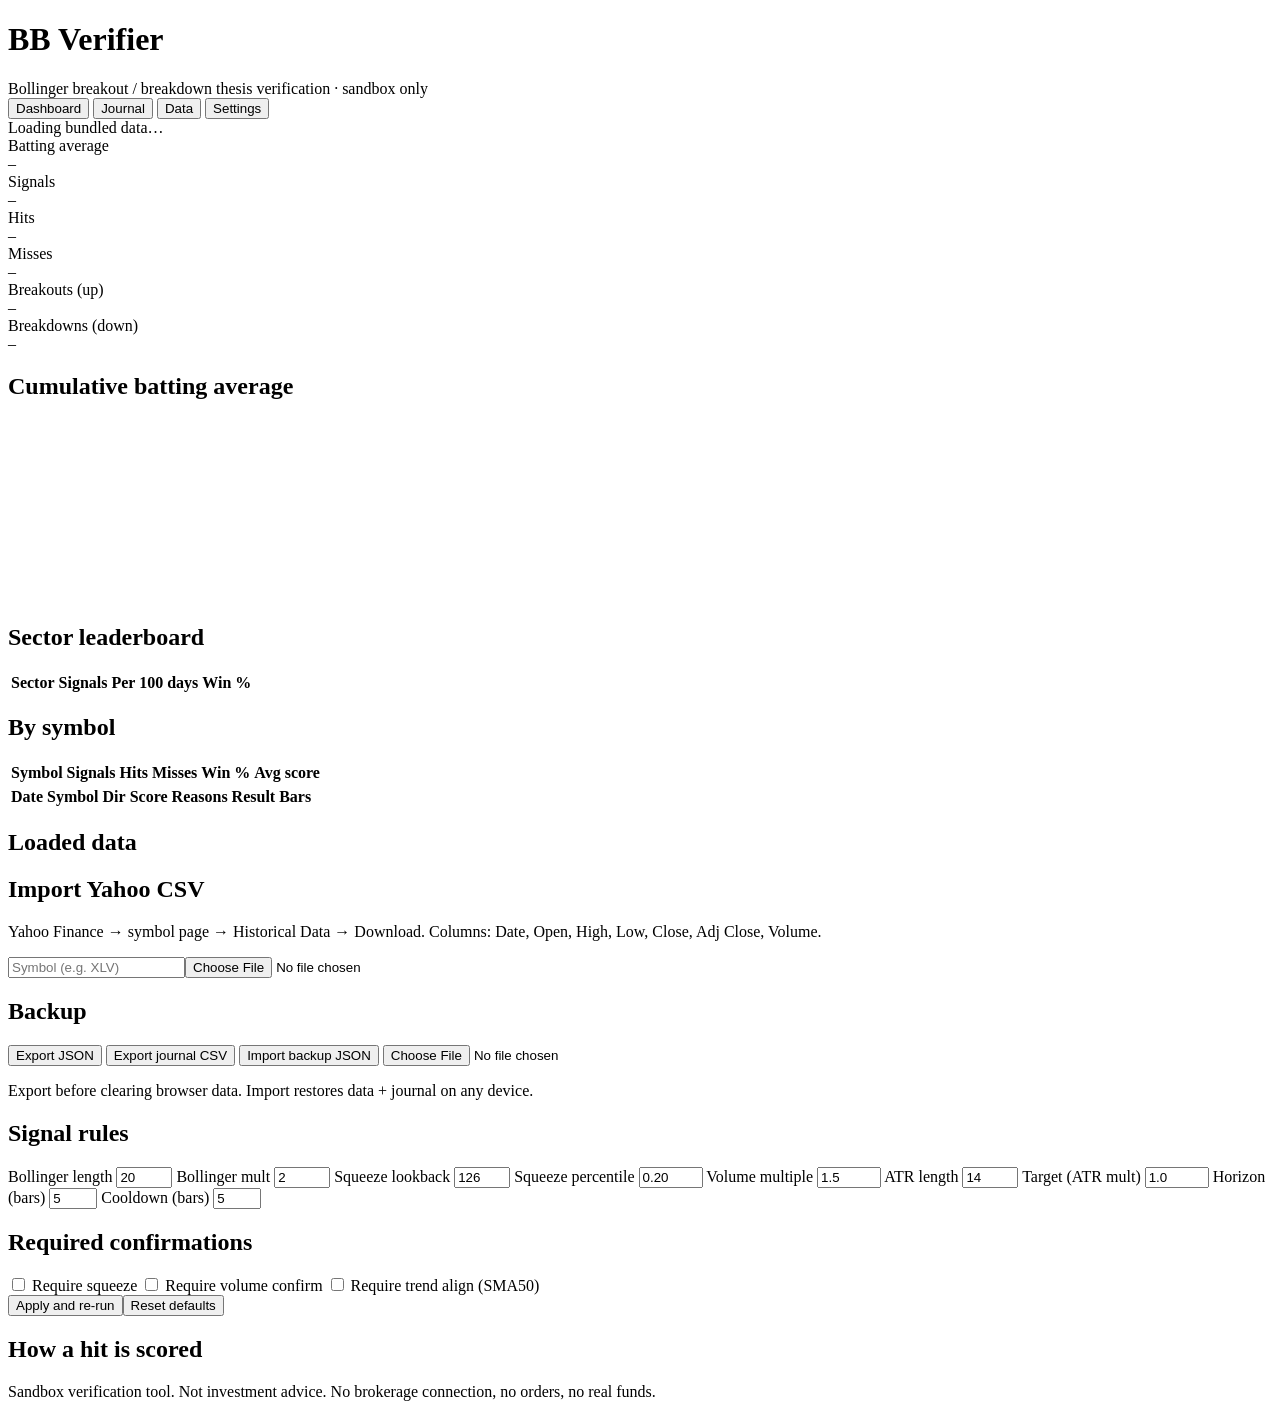
==== 1-index.html @ 3076cebf "Add files via upload" ====
<!DOCTYPE html>
<html lang="en">
<head>
<meta charset="utf-8">
<meta name="viewport" content="width=device-width, initial-scale=1, viewport-fit=cover">
<title>BB Verifier</title>
<meta name="theme-color" content="#0d1117">
<link rel="manifest" href="manifest.webmanifest">
<link rel="icon" href="icon-192.png">
<link rel="apple-touch-icon" href="icon-192.png">
<meta name="apple-mobile-web-app-capable" content="yes">
<meta name="apple-mobile-web-app-status-bar-style" content="black-translucent">
<link rel="stylesheet" href="styles.css">
</head>
<body>
<header>
  <h1>BB Verifier</h1>
  <div class="sub">Bollinger breakout / breakdown thesis verification &middot; sandbox only</div>
</header>

<nav id="tabs">
  <button data-tab="dashboard" class="active">Dashboard</button>
  <button data-tab="journal">Journal</button>
  <button data-tab="data">Data</button>
  <button data-tab="settings">Settings</button>
</nav>

<main>
<section id="tab-dashboard" class="tab active">
  <div id="status-line" class="status">Loading bundled data&hellip;</div>
  <div class="kpis">
    <div class="kpi hero"><div class="kpi-label">Batting average</div><div class="kpi-val" id="k-ba">&ndash;</div><div class="kpi-sub" id="k-ba-sub"></div></div>
    <div class="kpi"><div class="kpi-label">Signals</div><div class="kpi-val" id="k-sig">&ndash;</div></div>
    <div class="kpi"><div class="kpi-label">Hits</div><div class="kpi-val hit" id="k-hit">&ndash;</div></div>
    <div class="kpi"><div class="kpi-label">Misses</div><div class="kpi-val miss" id="k-miss">&ndash;</div></div>
    <div class="kpi"><div class="kpi-label">Breakouts (up)</div><div class="kpi-val" id="k-up">&ndash;</div><div class="kpi-sub" id="k-up-sub"></div></div>
    <div class="kpi"><div class="kpi-label">Breakdowns (down)</div><div class="kpi-val" id="k-dn">&ndash;</div><div class="kpi-sub" id="k-dn-sub"></div></div>
  </div>
  <h2>Cumulative batting average</h2>
  <canvas id="chart" height="180"></canvas>
  <h2>Sector leaderboard</h2>
  <table id="sector-table"><thead><tr><th>Sector</th><th>Signals</th><th>Per 100 days</th><th>Win %</th></tr></thead><tbody></tbody></table>
  <h2>By symbol</h2>
  <table id="symbol-table"><thead><tr><th>Symbol</th><th>Signals</th><th>Hits</th><th>Misses</th><th>Win %</th><th>Avg score</th></tr></thead><tbody></tbody></table>
</section>

<section id="tab-journal" class="tab">
  <div class="journal-filter" id="journal-filter"></div>
  <table id="journal-table"><thead><tr><th>Date</th><th>Symbol</th><th>Dir</th><th>Score</th><th>Reasons</th><th>Result</th><th>Bars</th></tr></thead><tbody></tbody></table>
  <div id="audit" class="audit hidden"></div>
</section>

<section id="tab-data" class="tab">
  <h2>Loaded data</h2>
  <div id="data-summary"></div>
  <h2>Import Yahoo CSV</h2>
  <p class="muted">Yahoo Finance &rarr; symbol page &rarr; Historical Data &rarr; Download. Columns: Date, Open, High, Low, Close, Adj Close, Volume.</p>
  <div class="row"><input type="text" id="csv-symbol" placeholder="Symbol (e.g. XLV)"><input type="file" id="csv-file" accept=".csv,text/csv"></div>
  <h2>Backup</h2>
  <div class="row">
    <button id="export-json">Export JSON</button>
    <button id="export-csv">Export journal CSV</button>
    <button id="import-json-btn">Import backup JSON</button>
    <input type="file" id="import-json" accept=".json,application/json" class="hidden">
  </div>
  <p class="muted">Export before clearing browser data. Import restores data + journal on any device.</p>
</section>

<section id="tab-settings" class="tab">
  <h2>Signal rules</h2>
  <div class="settings-grid">
    <label>Bollinger length <input type="number" id="s-bblen" value="20" min="5" max="100"></label>
    <label>Bollinger mult <input type="number" id="s-bbmult" value="2" step="0.1" min="0.5" max="5"></label>
    <label>Squeeze lookback <input type="number" id="s-sqlook" value="126" min="20" max="500"></label>
    <label>Squeeze percentile <input type="number" id="s-sqpct" value="0.20" step="0.05" min="0.05" max="0.9"></label>
    <label>Volume multiple <input type="number" id="s-volmult" value="1.5" step="0.1" min="0" max="10"></label>
    <label>ATR length <input type="number" id="s-atrlen" value="14" min="2" max="100"></label>
    <label>Target (ATR mult) <input type="number" id="s-target" value="1.0" step="0.1" min="0.1" max="10"></label>
    <label>Horizon (bars) <input type="number" id="s-horizon" value="5" min="1" max="60"></label>
    <label>Cooldown (bars) <input type="number" id="s-cooldown" value="5" min="0" max="60"></label>
  </div>
  <h2>Required confirmations</h2>
  <div class="settings-grid">
    <label><input type="checkbox" id="s-req-squeeze"> Require squeeze</label>
    <label><input type="checkbox" id="s-req-vol"> Require volume confirm</label>
    <label><input type="checkbox" id="s-req-trend"> Require trend align (SMA50)</label>
  </div>
  <div class="row"><button id="apply-settings">Apply and re-run</button><button id="reset-settings">Reset defaults</button></div>
  <h2>How a hit is scored</h2>
  <p class="muted" id="rules-explainer"></p>
</section>
</main>

<footer>Sandbox verification tool. Not investment advice. No brokerage connection, no orders, no real funds.</footer>
<script src="data.js"></script>
<script src="engine.js"></script>
<script src="app.js"></script>
</body>
</html>
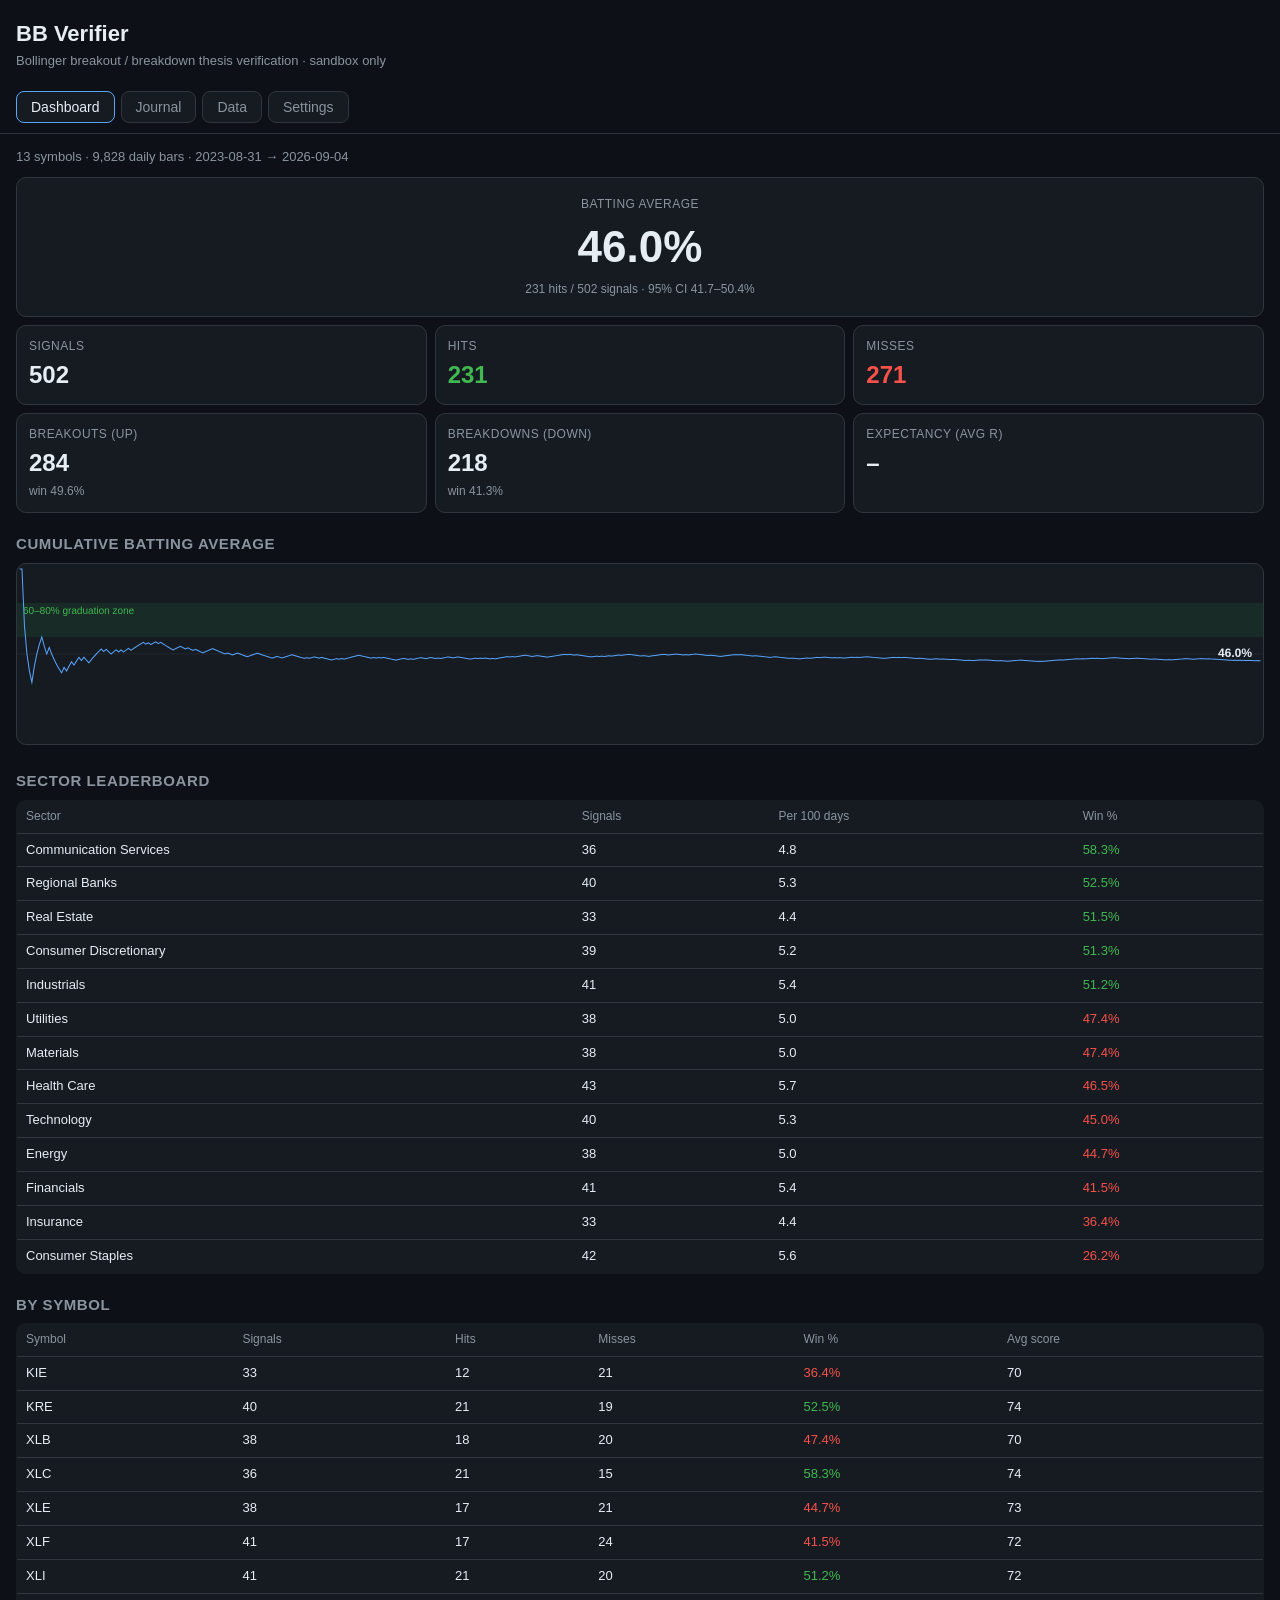
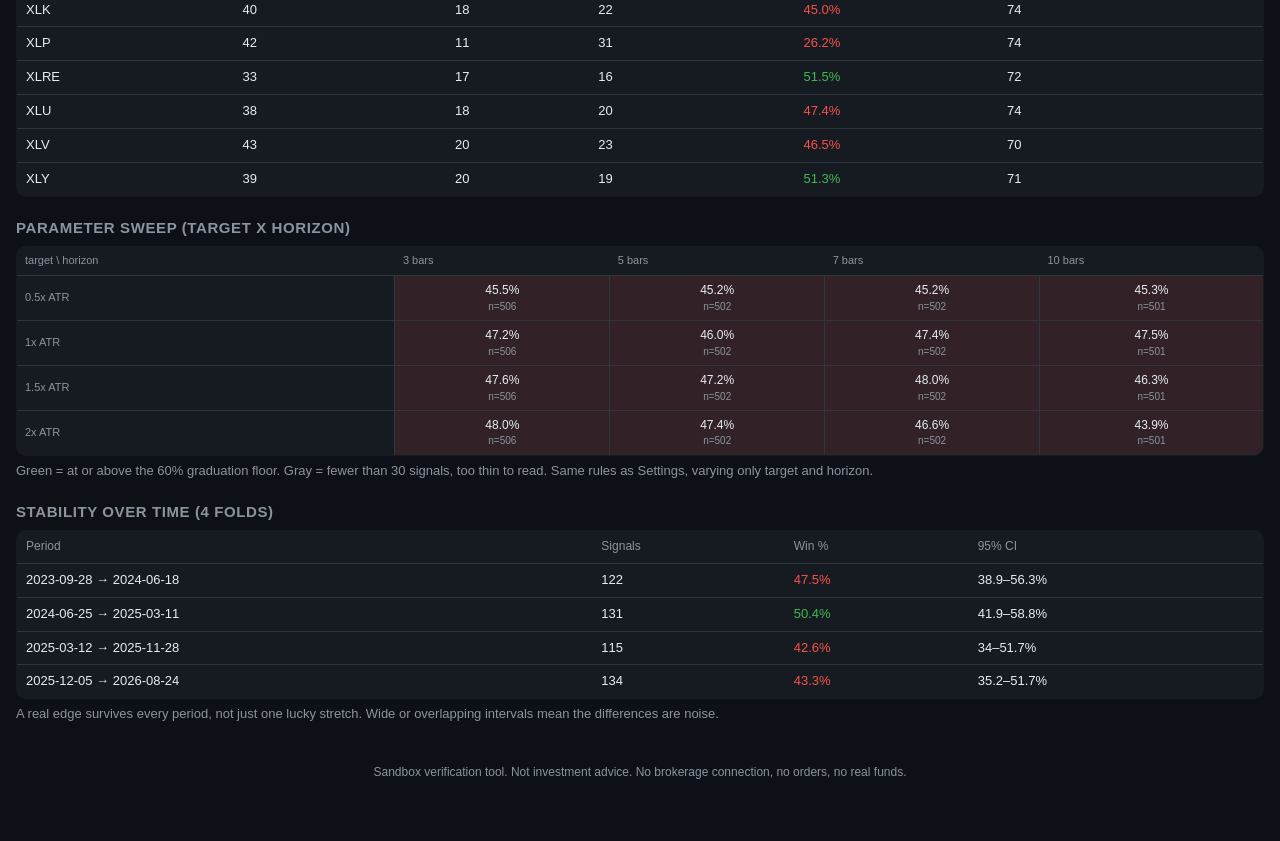
==== commit 781cc166: "Add files via upload" ====
--- a/1-index.html
+++ b/1-index.html
@@ -35,6 +35,7 @@
     <div class="kpi"><div class="kpi-label">Misses</div><div class="kpi-val miss" id="k-miss">&ndash;</div></div>
     <div class="kpi"><div class="kpi-label">Breakouts (up)</div><div class="kpi-val" id="k-up">&ndash;</div><div class="kpi-sub" id="k-up-sub"></div></div>
     <div class="kpi"><div class="kpi-label">Breakdowns (down)</div><div class="kpi-val" id="k-dn">&ndash;</div><div class="kpi-sub" id="k-dn-sub"></div></div>
+    <div class="kpi"><div class="kpi-label">Expectancy (avg R)</div><div class="kpi-val" id="k-avgr">&ndash;</div><div class="kpi-sub" id="k-avgr-sub"></div></div>
   </div>
   <h2>Cumulative batting average</h2>
   <canvas id="chart" height="180"></canvas>
@@ -76,6 +77,8 @@
     <label>Volume multiple <input type="number" id="s-volmult" value="1.5" step="0.1" min="0" max="10"></label>
     <label>ATR length <input type="number" id="s-atrlen" value="14" min="2" max="100"></label>
     <label>Target (ATR mult) <input type="number" id="s-target" value="1.0" step="0.1" min="0.1" max="10"></label>
+    <label>Stop (ATR mult) <input type="number" id="s-stop" value="1.0" step="0.1" min="0.1" max="10"></label>
+    <label>Direction <select id="s-dir"><option value="1">Long breakouts only</option><option value="0">Both directions</option><option value="-1">Short breakdowns only</option></select></label>
     <label>Horizon (bars) <input type="number" id="s-horizon" value="5" min="1" max="60"></label>
     <label>Cooldown (bars) <input type="number" id="s-cooldown" value="5" min="0" max="60"></label>
   </div>
--- a/styles.css
+++ b/styles.css
@@ -0,0 +1,47 @@
+:root{--bg:#0d1117;--panel:#161b22;--border:#30363d;--text:#e6edf3;--muted:#8b949e;--hit:#3fb950;--miss:#f85149;--accent:#58a6ff;}
+*{box-sizing:border-box;margin:0;padding:0;}
+body{background:var(--bg);color:var(--text);font-family:-apple-system,BlinkMacSystemFont,"Segoe UI",Roboto,Helvetica,Arial,sans-serif;font-size:15px;line-height:1.45;padding-bottom:40px;}
+header{padding:18px 16px 10px;}
+h1{font-size:22px;}
+.sub{color:var(--muted);font-size:13px;margin-top:2px;}
+nav#tabs{display:flex;gap:6px;padding:10px 16px;border-bottom:1px solid var(--border);position:sticky;top:0;background:var(--bg);z-index:5;}
+nav#tabs button{background:var(--panel);color:var(--muted);border:1px solid var(--border);border-radius:8px;padding:7px 14px;font-size:14px;cursor:pointer;}
+nav#tabs button.active{color:var(--text);border-color:var(--accent);}
+main{padding:14px 16px;}
+.tab{display:none;}
+.tab.active{display:block;}
+h2{font-size:15px;margin:20px 0 8px;color:var(--muted);text-transform:uppercase;letter-spacing:.04em;}
+.status{color:var(--muted);font-size:13px;margin-bottom:10px;}
+.kpis{display:grid;grid-template-columns:repeat(3,1fr);gap:8px;}
+.kpi{background:var(--panel);border:1px solid var(--border);border-radius:10px;padding:12px;}
+.kpi.hero{grid-column:span 3;text-align:center;padding:18px;}
+.kpi.hero .kpi-val{font-size:44px;}
+.kpi-label{color:var(--muted);font-size:12px;text-transform:uppercase;letter-spacing:.04em;}
+.kpi-val{font-size:24px;font-weight:600;margin-top:2px;}
+.kpi-val.hit{color:var(--hit);}
+.kpi-val.miss{color:var(--miss);}
+.kpi-sub{color:var(--muted);font-size:12px;margin-top:2px;}
+canvas#chart{width:100%;background:var(--panel);border:1px solid var(--border);border-radius:10px;}
+table{width:100%;border-collapse:collapse;font-size:13px;background:var(--panel);border:1px solid var(--border);border-radius:10px;overflow:hidden;}
+th,td{padding:7px 9px;text-align:left;border-bottom:1px solid var(--border);white-space:nowrap;}
+th{color:var(--muted);font-weight:500;font-size:12px;}
+tr:last-child td{border-bottom:none;}
+tbody tr{cursor:pointer;}
+.pos{color:var(--hit);} .neg{color:var(--miss);}
+.muted{color:var(--muted);font-size:13px;margin:6px 0;}
+.row{display:flex;gap:8px;margin:10px 0;flex-wrap:wrap;}
+button{background:var(--panel);color:var(--text);border:1px solid var(--border);border-radius:8px;padding:9px 14px;font-size:14px;cursor:pointer;}
+button:active{border-color:var(--accent);}
+input[type=text],input[type=number]{background:var(--panel);border:1px solid var(--border);border-radius:8px;color:var(--text);padding:9px 10px;font-size:14px;}
+input[type=file]{color:var(--muted);font-size:13px;}
+.settings-grid{display:grid;grid-template-columns:1fr 1fr;gap:10px;margin:8px 0;}
+.settings-grid label{display:flex;flex-direction:column;gap:4px;font-size:13px;color:var(--muted);}
+.settings-grid label:has(input[type=checkbox]){flex-direction:row;align-items:center;gap:8px;color:var(--text);}
+.hidden{display:none;}
+.audit{margin-top:14px;background:var(--panel);border:1px solid var(--accent);border-radius:10px;padding:12px;font-size:13px;}
+.audit table{background:transparent;border:none;}
+.journal-filter{display:flex;gap:6px;flex-wrap:wrap;margin-bottom:10px;}
+.journal-filter button{padding:5px 10px;font-size:12px;}
+.journal-filter button.active{border-color:var(--accent);color:var(--text);}
+footer{padding:20px 16px;color:var(--muted);font-size:12px;text-align:center;}
+@media (max-width:420px){.kpis{grid-template-columns:repeat(2,1fr);}.kpi.hero{grid-column:span 2;}}
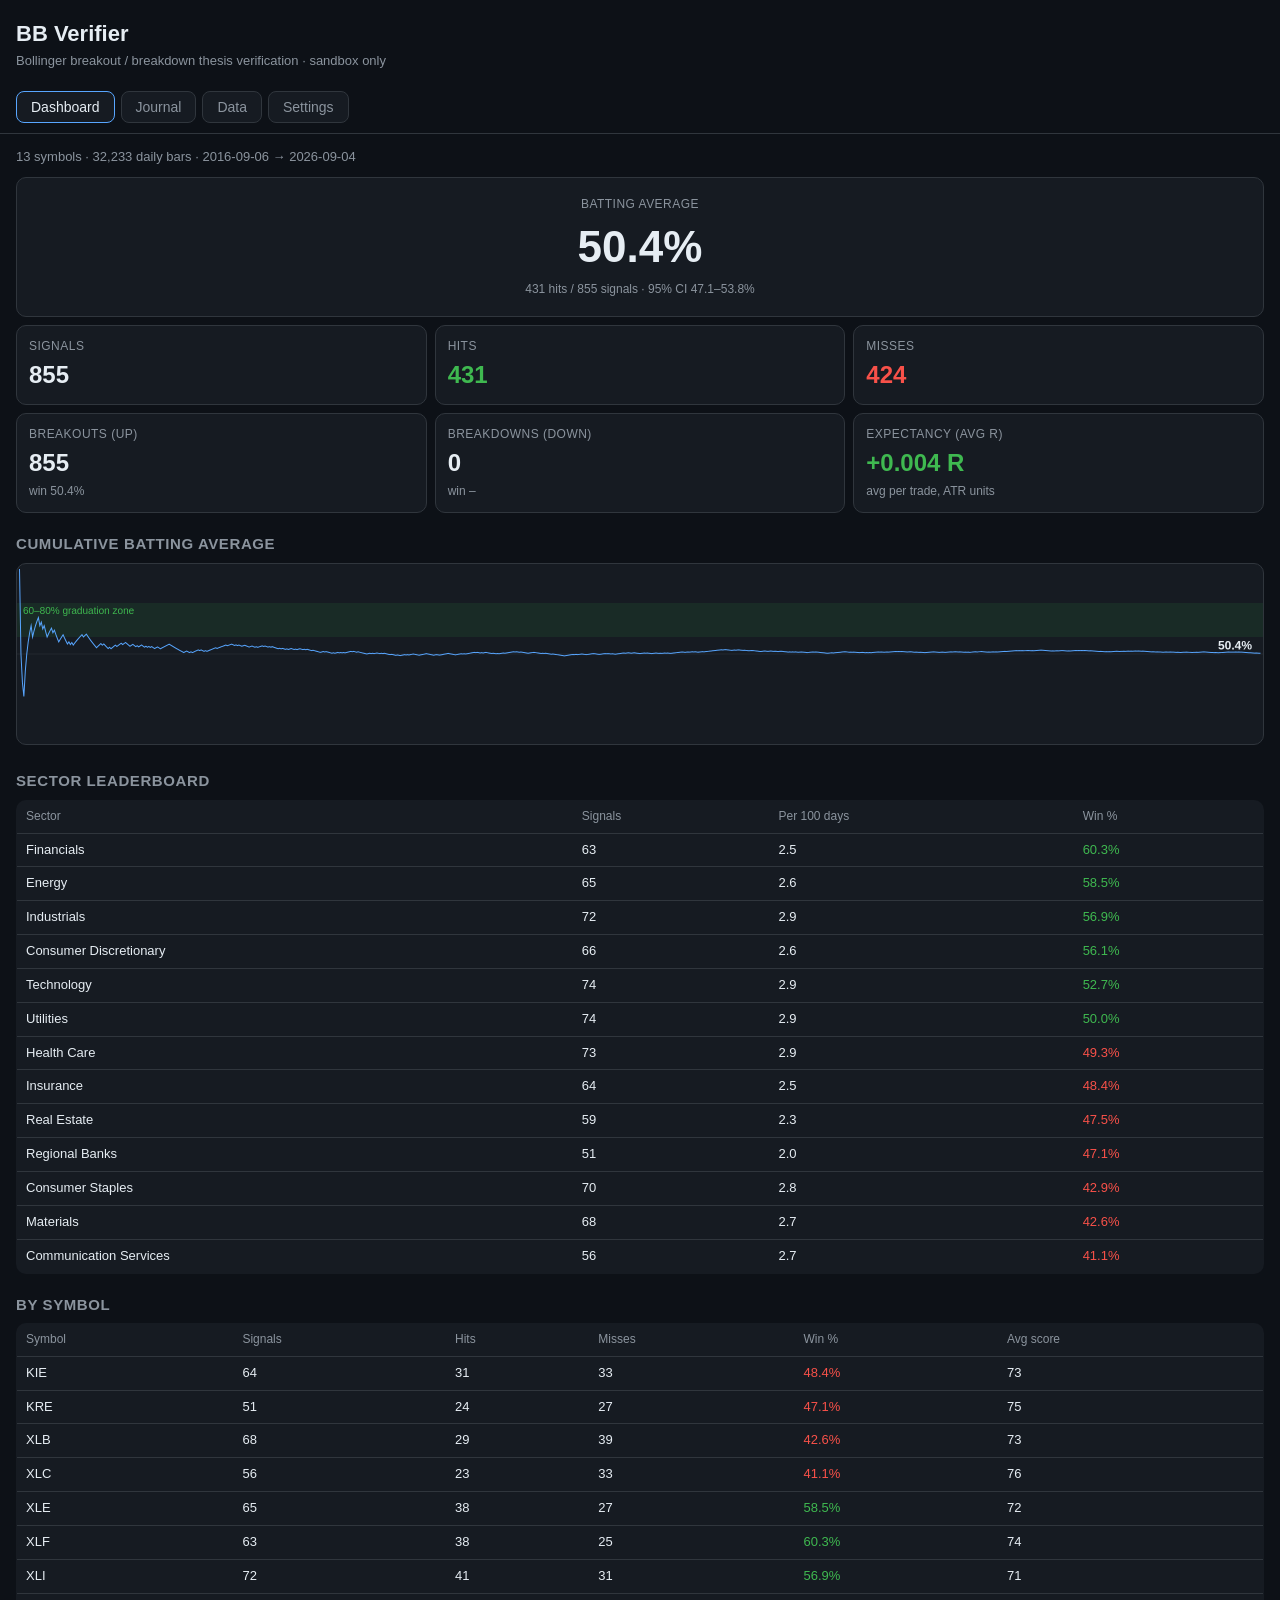
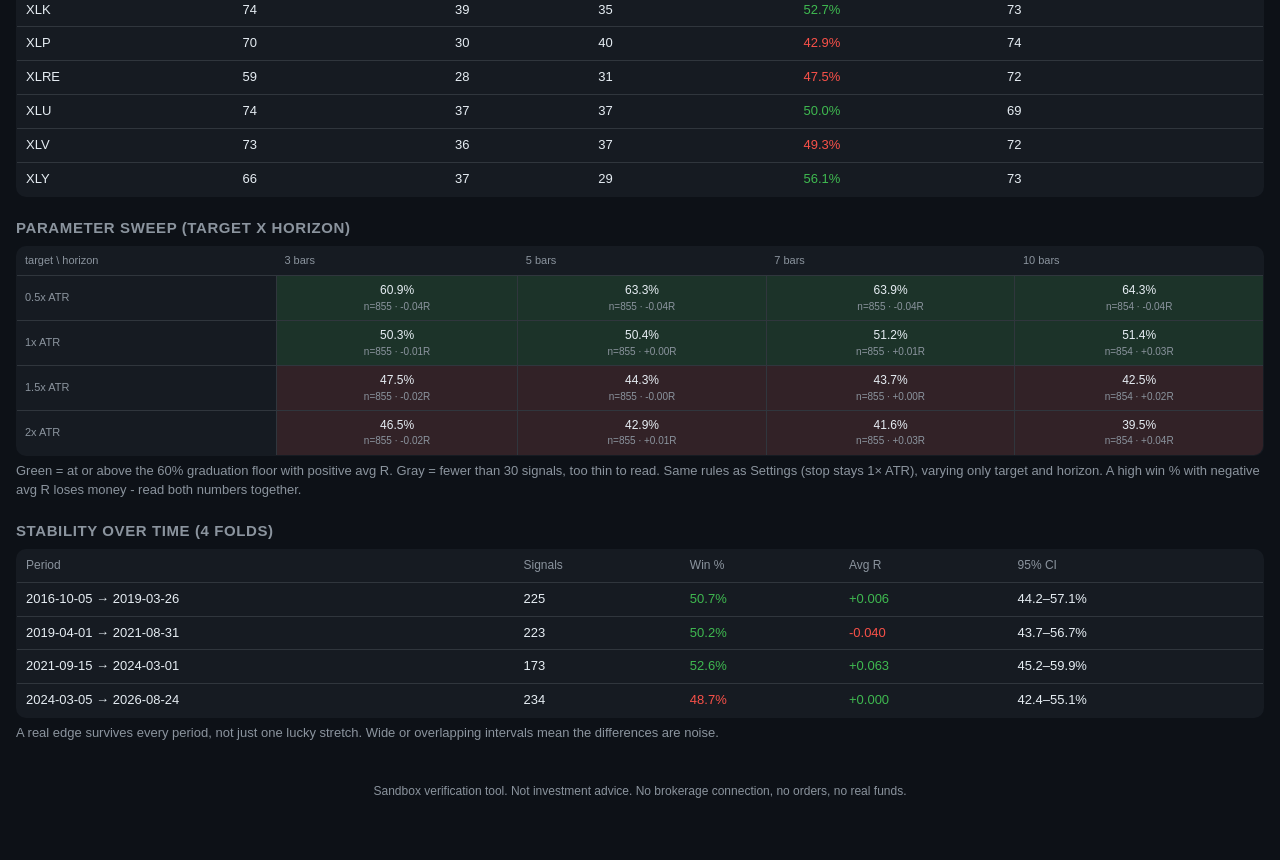
==== commit b224849e: "Add files via upload" ====
--- a/1-index.html
+++ b/1-index.html
@@ -78,7 +78,8 @@
     <label>ATR length <input type="number" id="s-atrlen" value="14" min="2" max="100"></label>
     <label>Target (ATR mult) <input type="number" id="s-target" value="1.0" step="0.1" min="0.1" max="10"></label>
     <label>Stop (ATR mult) <input type="number" id="s-stop" value="1.0" step="0.1" min="0.1" max="10"></label>
-    <label>Direction <select id="s-dir"><option value="1">Long breakouts only</option><option value="0">Both directions</option><option value="-1">Short breakdowns only</option></select></label>
+    <label>Strategy <select id="s-mode"><option value="mr">Mean reversion (buy dips in uptrends)</option><option value="bo">Breakout following</option></select></label>
+    <label>Direction (breakout mode) <select id="s-dir"><option value="1">Long breakouts only</option><option value="0">Both directions</option><option value="-1">Short breakdowns only</option></select></label>
     <label>Horizon (bars) <input type="number" id="s-horizon" value="5" min="1" max="60"></label>
     <label>Cooldown (bars) <input type="number" id="s-cooldown" value="5" min="0" max="60"></label>
   </div>
@@ -87,6 +88,7 @@
     <label><input type="checkbox" id="s-req-squeeze"> Require squeeze</label>
     <label><input type="checkbox" id="s-req-vol"> Require volume confirm</label>
     <label><input type="checkbox" id="s-req-trend"> Require trend align (SMA50)</label>
+    <label><input type="checkbox" id="s-excl-news"> Exclude news days (&gt;4% move)</label>
   </div>
   <div class="row"><button id="apply-settings">Apply and re-run</button><button id="reset-settings">Reset defaults</button></div>
   <h2>How a hit is scored</h2>
